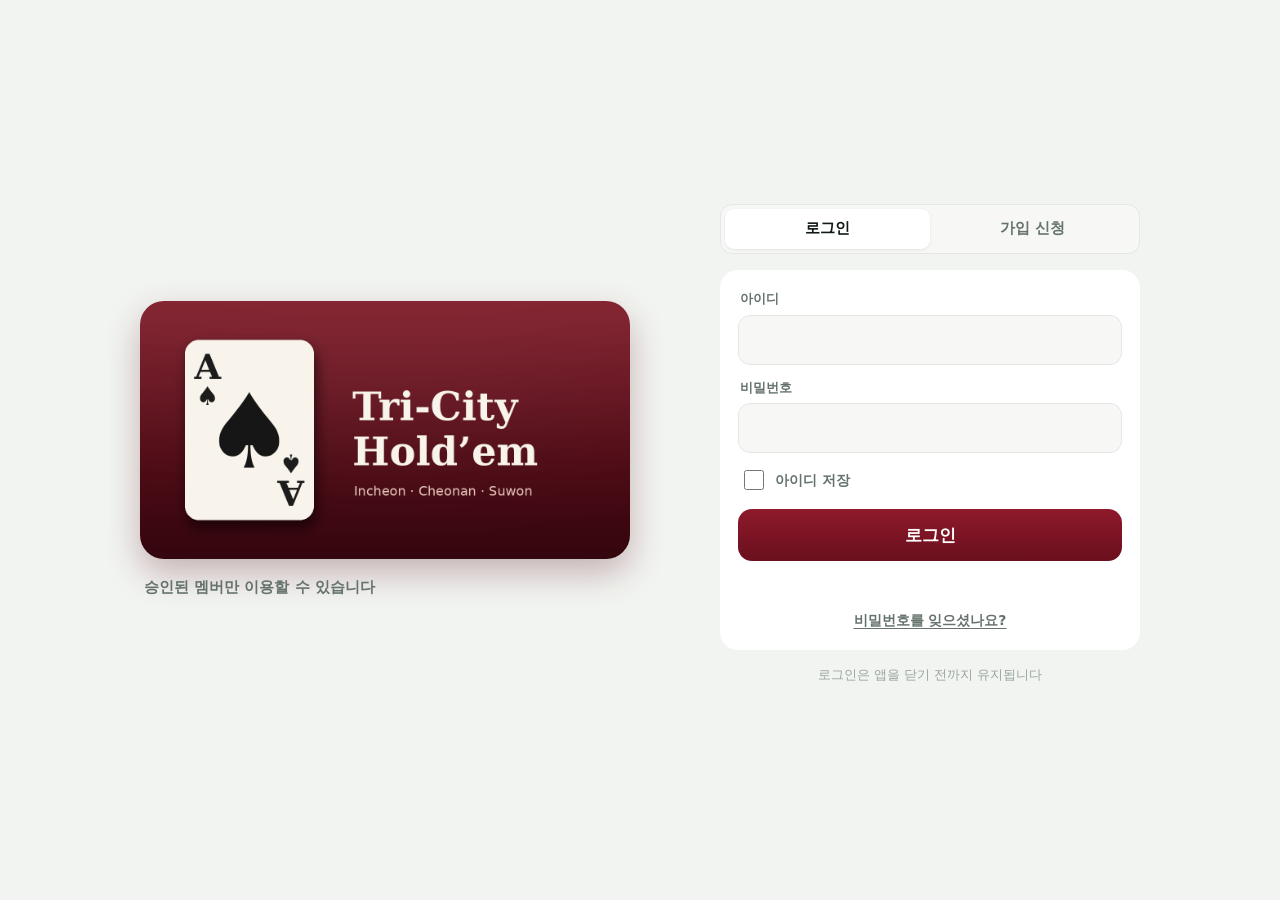
==== admin.html @ 09cd1108 "admin.html 업데이트" ====
<!doctype html>
<html lang="ko">
<head>
<meta charset="utf-8">
<script>
/* 로그인 전이면 화면을 그리기 전에 바로 로그인 페이지로 이동 (메인 화면이 잠깐 보이는 현상 방지) */
(function () { try { if (!sessionStorage.getItem('holdem_token')) {
  var here = location.pathname.split('/').pop() || 'index.html';
  location.replace('login.html?next=' + encodeURIComponent(here + location.search + location.hash));
} } catch (e) {} })();
</script>
<meta name="robots" content="noindex, nofollow">
<meta name="description" content="Members only — Tri-City Hold’em standings and game log.">
<meta property="og:type" content="website">
<meta property="og:site_name" content="Tri-City Hold’em">
<meta property="og:title" content="Tri-City Hold’em">
<meta property="og:description" content="Members only — Tri-City Hold’em standings and game log.">
<meta property="og:image" content="https://jaein84.github.io/Holdem/og-tricity.png">
<meta name="twitter:card" content="summary_large_image">
<meta name="viewport" content="width=device-width, initial-scale=1, viewport-fit=cover">
<meta name="apple-mobile-web-app-capable" content="yes">
<meta name="apple-mobile-web-app-status-bar-style" content="black-translucent">
<meta name="apple-mobile-web-app-title" content="Tri-City">
<meta name="theme-color" content="#F2F4F1" media="(prefers-color-scheme: light)">
<meta name="theme-color" content="#0A0D0B" media="(prefers-color-scheme: dark)">
<title>Admin — Tri-City Hold’em</title>
<link rel="icon" type="image/png" href="apple-touch-icon.png">
<link rel="apple-touch-icon" href="apple-touch-icon.png">
<style>
:root {
  --bg: #F2F4F1; --surface: #FFFFFF; --surface-2: #F7F8F6; --ink: #111A15; --sub: #66736C; --faint: #9AA59F; --line: #E3E8E4;
  --brand: #0F5A3F; --brand-2: #0A3F2C; --gold: #B8892B; --pos: #DC3B30; --neg: #2563EB; --warn: #D93A2F; --zero: #9AA59F;
  --bar-bg: rgba(255,255,255,.86);
  --font: "Pretendard Variable", Pretendard, -apple-system, BlinkMacSystemFont, "Apple SD Gothic Neo", system-ui, sans-serif;
  color-scheme: light;
}
@media (prefers-color-scheme: dark) {
  :root:not([data-theme="light"]) {
    --bg: #0A0D0B; --surface: #141916; --surface-2: #1A201C; --ink: #EEF2EF; --sub: #93A099; --faint: #66736C; --line: #242B27;
    --brand: #145F44; --brand-2: #0B3A29; --gold: #DDB65C; --pos: #FF6F64; --neg: #6EA1FF; --warn: #FF7468; --zero: #6E7A74;
    --bar-bg: rgba(20,25,22,.86);
    color-scheme: dark;
  }
}
:root[data-theme="dark"] {
  --bg: #0A0D0B; --surface: #141916; --surface-2: #1A201C; --ink: #EEF2EF; --sub: #93A099; --faint: #66736C; --line: #242B27;
  --brand: #145F44; --brand-2: #0B3A29; --gold: #DDB65C; --pos: #FF6F64; --neg: #6EA1FF; --warn: #FF7468; --zero: #6E7A74;
  --bar-bg: rgba(20,25,22,.86);
  color-scheme: dark;
}
* { box-sizing: border-box; -webkit-tap-highlight-color: transparent; }
:root { padding-top: env(safe-area-inset-top, 0px); padding-bottom: env(safe-area-inset-bottom, 0px); }
html { scroll-padding-top: env(safe-area-inset-top, 0px); }
body { margin: 0; background: var(--bg); color: var(--ink); font-family: var(--font); font-size: 16px; line-height: 1.45; -webkit-font-smoothing: antialiased; font-feature-settings: "tnum"; }
button, input, select { font: inherit; color: inherit; }
button { cursor: pointer; }
:focus-visible { outline: 2px solid var(--gold); outline-offset: 2px; border-radius: 6px; }
.pos { color: var(--pos); } .neg { color: var(--neg); } .zero { color: var(--zero); }
.chip { width: 12px; height: 12px; border-radius: 50%; flex: none; display: inline-block; background: var(--c);
  box-shadow: inset 0 0 0 2px rgba(255,255,255,.92), inset 0 0 0 4px var(--c); }
.app { max-width: 480px; margin: 0 auto; padding: 0 16px; }
.large-title { font-size: 30px; font-weight: 800; letter-spacing: -.02em; margin: 14px 0 2px; }
.caption { color: var(--sub); font-size: 14px; margin: 0 0 18px; }
.group { background: var(--surface); border-radius: 16px; overflow: hidden; margin-bottom: 18px; }
.group-title { font-size: 13px; color: var(--sub); font-weight: 600; margin: 22px 4px 8px; }
.scroller { display: flex; gap: 8px; overflow-x: auto; scrollbar-width: none; margin: 0 -16px 14px; padding: 2px 16px; }
.scroller::-webkit-scrollbar { display: none; }
.pill { flex: none; display: inline-flex; align-items: center; gap: 6px; height: 34px; padding: 0 14px; border-radius: 999px; border: 1px solid var(--line); background: var(--surface); font-size: 14px; font-weight: 600; color: var(--sub); }
.pill[aria-pressed="true"] { background: var(--ink); border-color: var(--ink); color: var(--surface); }
.toast { position: fixed; left: 50%; bottom: calc(96px + env(safe-area-inset-bottom, 0px)); transform: translateX(-50%) translateY(12px); background: var(--ink); color: var(--surface); padding: 10px 16px; border-radius: 12px; font-size: 14px; font-weight: 600; opacity: 0; pointer-events: none; transition: .2s; z-index: 50; white-space: nowrap; }
.toast.on { opacity: 1; transform: translateX(-50%); }
@media (prefers-reduced-motion: reduce) { * { transition: none !important; animation: none !important; } }

[hidden] { display: none !important; }
html { -webkit-text-size-adjust: 100%; text-size-adjust: 100%; }
body { padding-bottom: calc(40px + env(safe-area-inset-bottom, 0px)); }
.app { padding-left: max(16px, env(safe-area-inset-left, 0px)); padding-right: max(16px, env(safe-area-inset-right, 0px)); }
.topline { display: flex; justify-content: space-between; align-items: center; padding-top: 10px; font-size: 14px; font-weight: 600; color: var(--sub); }
.topline a { color: var(--brand); text-decoration: none; font-weight: 700; }
@media (prefers-color-scheme: dark) { :root:not([data-theme="light"]) .topline a { color: var(--gold); } }
:root[data-theme="dark"] .topline a { color: var(--gold); }
.seg { display: grid; grid-template-columns: repeat(4, 1fr); background: var(--surface-2); border: 1px solid var(--line); border-radius: 12px; padding: 4px; margin: 4px 0 16px; }
.seg button { border: 0; background: none; height: 38px; border-radius: 9px; font-weight: 700; font-size: 14px; color: var(--sub); position: relative; }
.seg button[aria-selected="true"] { background: var(--surface); color: var(--ink); box-shadow: 0 1px 3px rgba(0,0,0,.08); }
.badge { display: inline-grid; place-items: center; min-width: 18px; height: 18px; padding: 0 5px; border-radius: 999px; background: var(--warn); color: #fff; font-size: 11px; margin-left: 4px; vertical-align: 1px; }
.sec { font-size: 13px; color: var(--sub); font-weight: 700; margin: 18px 4px 8px; display: flex; justify-content: space-between; align-items: baseline; }
.card { background: var(--surface); border-radius: 16px; padding: 14px 16px; margin-bottom: 10px; }
.u-head { display: flex; align-items: center; gap: 8px; flex-wrap: wrap; }
.u-name { font-weight: 800; font-size: 16px; }
.u-id { color: var(--sub); font-size: 13px; font-weight: 600; }
.pill-s { font-size: 11.5px; font-weight: 700; padding: 2px 8px; border-radius: 999px; background: var(--surface-2); color: var(--sub); }
.pill-s.admin { background: color-mix(in srgb, var(--gold) 22%, transparent); color: var(--ink); }
.pill-s.off { background: color-mix(in srgb, var(--warn) 15%, transparent); color: var(--warn); }
.u-meta { font-size: 13px; color: var(--sub); margin-top: 4px; display: flex; gap: 12px; flex-wrap: wrap; }
.u-meta a { color: inherit; }
.acts { display: flex; gap: 8px; margin-top: 12px; flex-wrap: wrap; }
.b { border: 0; border-radius: 10px; height: 38px; padding: 0 14px; font-weight: 700; font-size: 14px; background: var(--surface-2); color: var(--ink); }
.b.main { background: var(--brand); color: #fff; }
.b.bad { color: var(--warn); }
select.sel { height: 38px; border-radius: 10px; border: 1px solid var(--line); background: var(--surface); padding: 0 10px; font-size: 14px; font-weight: 600; }
.empty { text-align: center; color: var(--sub); padding: 26px 0; font-size: 14px; }
.log { padding: 12px 16px; }
.log + .log { border-top: 1px solid var(--line); }
.log-top { display: flex; justify-content: space-between; gap: 10px; font-size: 13px; color: var(--sub); font-weight: 600; }
.log-what { font-weight: 700; margin-top: 3px; }
.log-diff { font-size: 13px; color: var(--sub); margin-top: 3px; line-height: 1.5; }
.grp { background: var(--surface); border-radius: 16px; overflow: hidden; margin-bottom: 10px; }
.row { display: flex; align-items: center; gap: 10px; padding: 12px 16px; }
.row + .row { border-top: 1px solid var(--line); }
.row .grow { flex: 1; font-weight: 700; }
.in { height: 42px; border: 1px solid var(--line); border-radius: 10px; background: var(--surface-2); padding: 0 12px; font-size: 16px; font-weight: 600; min-width: 0; }
.note { color: var(--sub); font-size: 13px; margin: 6px 4px 0; line-height: 1.5; }
@media (min-width: 760px) {
  .app { max-width: 860px; padding-left: 28px; padding-right: 28px; }
  .two { display: grid; grid-template-columns: 1fr 1fr; gap: 0 12px; align-items: start; }
}
</style>
</head>
<body>
<div class="app">
  <div class="topline"><span id="me-line">관리자</span><a href="index.html">Dashboard ›</a></div>
  <h1 class="large-title">Admin</h1>
  <p class="caption">회원 승인, 변경 이력, 복원을 관리합니다</p>
  <div class="seg" role="tablist">
    <button type="button" role="tab" data-t="users" aria-selected="true">회원<span class="badge" id="pend-badge" hidden></span></button>
    <button type="button" role="tab" data-t="log" aria-selected="false">이력</button>
    <button type="button" role="tab" data-t="players" aria-selected="false">플레이어</button>
    <button type="button" role="tab" data-t="restore" aria-selected="false">복원</button>
  </div>

  <section id="t-users">
    <div class="sec"><span>승인 대기</span><span id="pend-count"></span></div>
    <div id="pending" class="two"></div>
    <div class="sec"><span>비밀번호 재설정 요청</span><span id="reset-count"></span></div>
    <div id="resets" class="two"></div>
    <div class="sec"><span>회원 목록</span><span id="mem-count"></span></div>
    <div id="members" class="two"></div>
    <p class="note">조회: 대시보드만 볼 수 있음 · 기록: 경기 등록·수정·삭제 가능 · 관리자: 이 화면까지 사용 가능</p>
  </section>

  <section id="t-log" hidden>
    <div class="sec"><span>최근 변경 이력</span><span id="log-count"></span></div>
    <div class="grp" id="log"></div>
  </section>

  <section id="t-players" hidden>
    <div class="sec"><span>플레이어 이름 수정</span></div>
    <div class="grp">
      <div class="row"><select class="sel" id="rn-from" aria-label="바꿀 플레이어"></select><input class="in" id="rn-to" placeholder="새 이름" maxlength="12" style="flex:1"><button class="b main" id="rn-btn" type="button">변경</button></div>
    </div>
    <p class="note">지난 경기 기록의 이름도 함께 바뀌고, 플레이어 색상은 그대로 유지됩니다.</p>
  </section>

  <section id="t-restore" hidden>
    <div class="sec"><span>현재 데이터 백업</span></div>
    <div class="grp"><div class="row"><span class="grow" id="cur-info"></span><button class="b" id="dl-btn" type="button">백업 파일 받기</button></div></div>
    <div class="sec"><span>자동 스냅샷</span><span>하루 1회, 90일 보관</span></div>
    <div class="grp" id="snaps"></div>
    <p class="note">스냅샷은 그날 첫 변경 직전의 상태입니다. 복원하면 지금 데이터도 별도 스냅샷으로 남으므로 되돌릴 수 있습니다.</p>
  </section>
</div>
<div class="toast" id="toast"></div>

<script src="auth.js"></script>
<script>
const $ = s => document.querySelector(s);
const esc = s => String(s ?? '').replace(/[&<>"']/g, c => ({ '&': '&amp;', '<': '&lt;', '>': '&gt;', '"': '&quot;', "'": '&#39;' }[c]));
const signed = v => v > 0 ? '+' + v.toLocaleString('ko-KR') : v < 0 ? '−' + Math.abs(v).toLocaleString('ko-KR') : '0';
const toast = m => { const t = $('#toast'); t.textContent = m; t.classList.add('on'); clearTimeout(t._h); t._h = setTimeout(() => t.classList.remove('on'), 2000); };
const when = iso => { if (!iso) return '-'; const d = new Date(iso); return `${String(d.getFullYear()).slice(2)}.${String(d.getMonth() + 1).padStart(2, '0')}.${String(d.getDate()).padStart(2, '0')} ${d.toTimeString().slice(0, 5)}`; };
const ROLE = { viewer: '조회', editor: '기록', admin: '관리자' };
const STATUS = { active: '사용 중', pending: '승인 대기', rejected: '거절됨', disabled: '사용 중지' };

const ME = Auth.require(['admin']);
let users = [], doc = null;

/* 탭 */
document.querySelector('.seg').onclick = e => {
  const b = e.target.closest('button'); if (!b) return;
  document.querySelectorAll('.seg button').forEach(x => x.setAttribute('aria-selected', x === b));
  ['users', 'log', 'players', 'restore'].forEach(t => { $('#t-' + t).hidden = t !== b.dataset.t; });
  ({ users: loadUsers, log: loadLog, players: loadPlayers, restore: loadRestore })[b.dataset.t]();
};

/* 회원 */
async function loadUsers() {
  try { users = await api('GET', '/api/users'); } catch (e) { toast(e.message); return; }
  const pend = users.filter(u => u.status === 'pending'), rest = users.filter(u => u.status !== 'pending');
  const resets = users.filter(u => u.resetRequestedAt);
  const todo = pend.length + resets.length;
  $('#pend-badge').hidden = !todo; $('#pend-badge').textContent = todo;
  $('#reset-count').textContent = `${resets.length}건`;
  $('#resets').innerHTML = resets.length ? resets.map(u => `<div class="card" data-id="${esc(u.id)}">
      <div class="u-head"><span class="u-name">${esc(u.name)}</span><span class="u-id">${esc(u.id)}</span></div>
      <div class="u-meta"><a href="tel:${esc(u.phone)}">${esc(u.phone)}</a><span>요청 ${when(u.resetRequestedAt)}</span></div>
      <p class="note" style="margin:8px 0 0">본인이 요청한 것이 맞는지 연락처로 확인한 뒤 승인하세요. 승인하면 요청 때 정한 새 비밀번호로 바뀌고, 기존 로그인은 모두 해제됩니다.</p>
      <div class="acts"><button class="b main" data-a="reset-ok">승인</button><button class="b bad" data-a="reset-no">거절</button></div>
    </div>`).join('') : `<p class="empty">요청이 없습니다</p>`;
  $('#pend-count').textContent = `${pend.length}명`; $('#mem-count').textContent = `${rest.length}명`;
  $('#pending').innerHTML = pend.length ? pend.map(u => `<div class="card" data-id="${esc(u.id)}">
      <div class="u-head"><span class="u-name">${esc(u.name)}</span><span class="u-id">${esc(u.id)}</span></div>
      <div class="u-meta"><a href="tel:${esc(u.phone)}">${esc(u.phone)}</a><span>신청 ${when(u.createdAt)}</span></div>
      <div class="acts"><button class="b main" data-a="approve" data-role="viewer">조회로 승인</button><button class="b" data-a="approve" data-role="editor">기록 권한으로 승인</button><button class="b bad" data-a="reject">거절</button></div>
    </div>`).join('') : `<p class="empty">대기 중인 신청이 없습니다</p>`;
  $('#members').innerHTML = rest.map(u => {
    const self = u.id === ME.id;
    return `<div class="card" data-id="${esc(u.id)}">
      <div class="u-head"><span class="u-name">${esc(u.name)}</span><span class="u-id">${esc(u.id)}</span>
        <span class="pill-s ${u.role === 'admin' ? 'admin' : ''}">${ROLE[u.role]}</span>${u.status !== 'active' ? `<span class="pill-s off">${STATUS[u.status]}</span>` : ''}${self ? '<span class="pill-s">나</span>' : ''}</div>
      <div class="u-meta"><a href="tel:${esc(u.phone)}">${esc(u.phone)}</a><span>최근 로그인 ${when(u.lastLogin)}</span></div>
      ${self ? '' : `<div class="acts"><select class="sel" data-a="role" aria-label="${esc(u.name)} 권한">${Object.entries(ROLE).map(([k, v]) => `<option value="${k}" ${k === u.role ? 'selected' : ''}>${v}</option>`).join('')}</select>
        ${u.status === 'active' ? '<button class="b bad" data-a="disable">사용 중지</button>' : '<button class="b" data-a="enable">다시 사용</button>'}
        <button class="b bad" data-a="delete">삭제</button></div>`}
    </div>`;
  }).join('');
}
async function setUser(id, patch, okMsg) {
  try { await api('PUT', '/api/users/' + encodeURIComponent(id), patch); toast(okMsg); loadUsers(); } catch (e) { toast(e.message); }
}
document.addEventListener('click', e => {
  const b = e.target.closest('#pending [data-a], #resets [data-a], #members button[data-a]'); if (!b) return;
  const card = b.closest('.card'), id = card.dataset.id, u = users.find(x => x.id === id), a = b.dataset.a;
  if (a === 'approve') setUser(id, { status: 'active', role: b.dataset.role }, `${u.name}님을 승인했습니다`);
  if (a === 'reject' && confirm(`${u.name}님의 가입 신청을 거절할까요?`)) setUser(id, { status: 'rejected' }, '거절했습니다');
  if (a === 'disable' && confirm(`${u.name}님의 사용을 중지할까요? 바로 로그아웃됩니다.`)) setUser(id, { status: 'disabled' }, '사용을 중지했습니다');
  if (a === 'enable') setUser(id, { status: 'active' }, '다시 사용할 수 있게 했습니다');
  if (a === 'reset-ok' && confirm(`${u.name}님의 비밀번호 재설정을 승인할까요?`)) setUser(id, { reset: 'approve' }, '새 비밀번호로 바꿨습니다');
  if (a === 'reset-no' && confirm(`${u.name}님의 재설정 요청을 거절할까요?`)) setUser(id, { reset: 'reject' }, '요청을 거절했습니다');
  if (a === 'delete' && confirm(`${u.name}님의 계정과 개인정보(연락처 등)를 삭제할까요?\n되돌릴 수 없습니다. 경기 기록은 그대로 남습니다.`)) {
    api('DELETE', '/api/users/' + encodeURIComponent(id)).then(() => { toast('계정을 삭제했습니다'); loadUsers(); }).catch(err => toast(err.message));
  }
});
document.addEventListener('change', e => {
  const s = e.target.closest('#members select[data-a="role"]'); if (!s) return;
  const id = s.closest('.card').dataset.id, u = users.find(x => x.id === id);
  if (s.value === 'admin' && !confirm(`${u.name}님에게 관리자 권한을 줄까요?`)) { s.value = u.role; return; }
  setUser(id, { role: s.value }, `${u.name}님 권한을 '${ROLE[s.value]}'(으)로 바꿨습니다`);
});

/* 변경 이력 */
function diffText(l) {
  const fmtRes = r => Object.entries(r || {}).map(([p, v]) => `${esc(p)} ${signed(v)}`).join(', ');
  if (l.act === 'edit') {
    const b = l.before || {}, a = l.after || {}, out = [];
    if (b.place !== a.place) out.push(`장소 ${esc(b.place)} → ${esc(a.place)}`);
    const names = new Set([...Object.keys(b.res || {}), ...Object.keys(a.res || {})]);
    names.forEach(p => { const x = b.res?.[p], y = a.res?.[p]; if (x !== y) out.push(`${esc(p)} ${x === undefined ? '불참' : signed(x)} → ${y === undefined ? '불참' : signed(y)}`); });
    if (b.date && b.date !== l.date) out.push(`날짜 ${b.date} → ${l.date}`);
    return out.join('<br>') || '변경 내용 없음';
  }
  if (l.act === 'add') return `${esc(l.after?.place)} · ${fmtRes(l.after?.res)}`;
  if (l.act === 'delete') return `${esc(l.before?.place)} · ${fmtRes(l.before?.res)}`;
  if (l.act === 'user') return `${STATUS[l.before?.status]}/${ROLE[l.before?.role]} → ${STATUS[l.after?.status]}/${ROLE[l.after?.role]}`;
  if (l.act === 'rename') return `${esc(l.before?.name)} → ${esc(l.after?.name)}`;
  if (l.act === 'restore') return `${esc(l.after?.snapshot)} 시점으로 복원 (${l.after?.games}경기)`;
  if (l.act === 'player') return esc(l.after?.name);
  if (l.act === 'reset') return l.after?.result === 'approve' ? '승인' : '거절';
  if (l.act === 'password') return '본인이 직접 변경';
  if (l.act === 'user-delete') return '계정과 연락처 삭제';
  return '';
}
const ACT = { add: '경기 등록', edit: '경기 수정', delete: '경기 삭제', player: '플레이어 추가', rename: '플레이어 이름 변경', user: '회원 관리', restore: '데이터 복원',
  reset: '비밀번호 재설정 처리', password: '비밀번호 변경', 'user-delete': '회원 삭제' };
async function loadLog() {
  let log; try { log = await api('GET', '/api/log'); } catch (e) { toast(e.message); return; }
  $('#log-count').textContent = `${log.length}건`;
  $('#log').innerHTML = log.length ? log.map(l => `<div class="log">
      <div class="log-top"><span>${esc(l.name)} (${esc(l.by)})</span><span>${when(l.t)}</span></div>
      <div class="log-what">${ACT[l.act] || l.act}${l.date ? ' · ' + l.date.slice(2).replace(/-/g, '.') : ''}${l.targetName ? ' · ' + esc(l.targetName) : ''}</div>
      <div class="log-diff">${diffText(l)}</div></div>`).join('') : `<p class="empty">아직 기록된 변경이 없습니다</p>`;
}

/* 플레이어 */
async function loadPlayers() {
  try { doc = await api('GET', '/api/data'); } catch (e) { toast(e.message); return; }
  $('#rn-from').innerHTML = doc.players.map(p => `<option>${esc(p)}</option>`).join('');
}
$('#rn-btn').onclick = async () => {
  const from = $('#rn-from').value, to = $('#rn-to').value.trim();
  if (!to) { toast('새 이름을 입력하세요'); return; }
  if (!confirm(`'${from}'을(를) '${to}'(으)로 바꿀까요? 지난 기록에도 모두 반영됩니다.`)) return;
  try { doc = await api('PUT', '/api/players/rename', { from, to }); $('#rn-to').value = ''; toast('이름을 바꿨습니다'); loadPlayers(); } catch (e) { toast(e.message); }
};

/* 백업·복원 */
async function loadRestore() {
  try { doc = await api('GET', '/api/data'); } catch (e) { toast(e.message); return; }
  $('#cur-info').textContent = `현재 ${doc.sessions.length}경기, ${doc.players.length}명`;
  let snaps = []; try { snaps = await api('GET', '/api/snapshots'); } catch (e) { toast(e.message); }
  const label = k => k.startsWith('before-restore-') ? `복원 직전 (${when(new Date(Number(k.slice(15))).toISOString())})` : k.replace(/-/g, '.');
  $('#snaps').innerHTML = snaps.length ? snaps.map(k => `<div class="row"><span class="grow">${esc(label(k))}</span><button class="b" data-snap="${esc(k)}">복원</button></div>`).join('')
    : `<p class="empty">아직 스냅샷이 없습니다. 첫 변경이 생기면 자동으로 만들어집니다.</p>`;
}
$('#snaps').onclick = async e => {
  const b = e.target.closest('[data-snap]'); if (!b) return;
  const k = b.dataset.snap;
  let snap; try { snap = await api('GET', '/api/snapshots/' + encodeURIComponent(k)); } catch (err) { toast(err.message); return; }
  if (!confirm(`${k} 스냅샷(${snap.sessions.length}경기)으로 되돌릴까요?\n지금 데이터(${doc.sessions.length}경기)는 '복원 직전' 스냅샷으로 따로 보관됩니다.`)) return;
  try { doc = await api('POST', `/api/snapshots/${encodeURIComponent(k)}/restore`); toast('복원했습니다'); loadRestore(); } catch (err) { toast(err.message); }
};
$('#dl-btn').onclick = () => {
  const blob = new Blob([JSON.stringify(doc, null, 2)], { type: 'application/json' });
  const a = document.createElement('a'); a.href = URL.createObjectURL(blob);
  a.download = `holdem-backup-${new Date().toISOString().slice(0, 10)}.json`; document.body.appendChild(a); a.click(); a.remove();
};

/* 시작 */
if (ME) {
  if (ME.denied) { document.querySelector('.app').innerHTML = `<p class="empty" style="padding-top:80px">관리자만 들어올 수 있는 화면입니다.<br><a href="index.html">대시보드로 돌아가기</a></p>`; }
  else { $('#me-line').textContent = `${ME.name}님`; loadUsers(); }
}
</script>
</body>
</html>
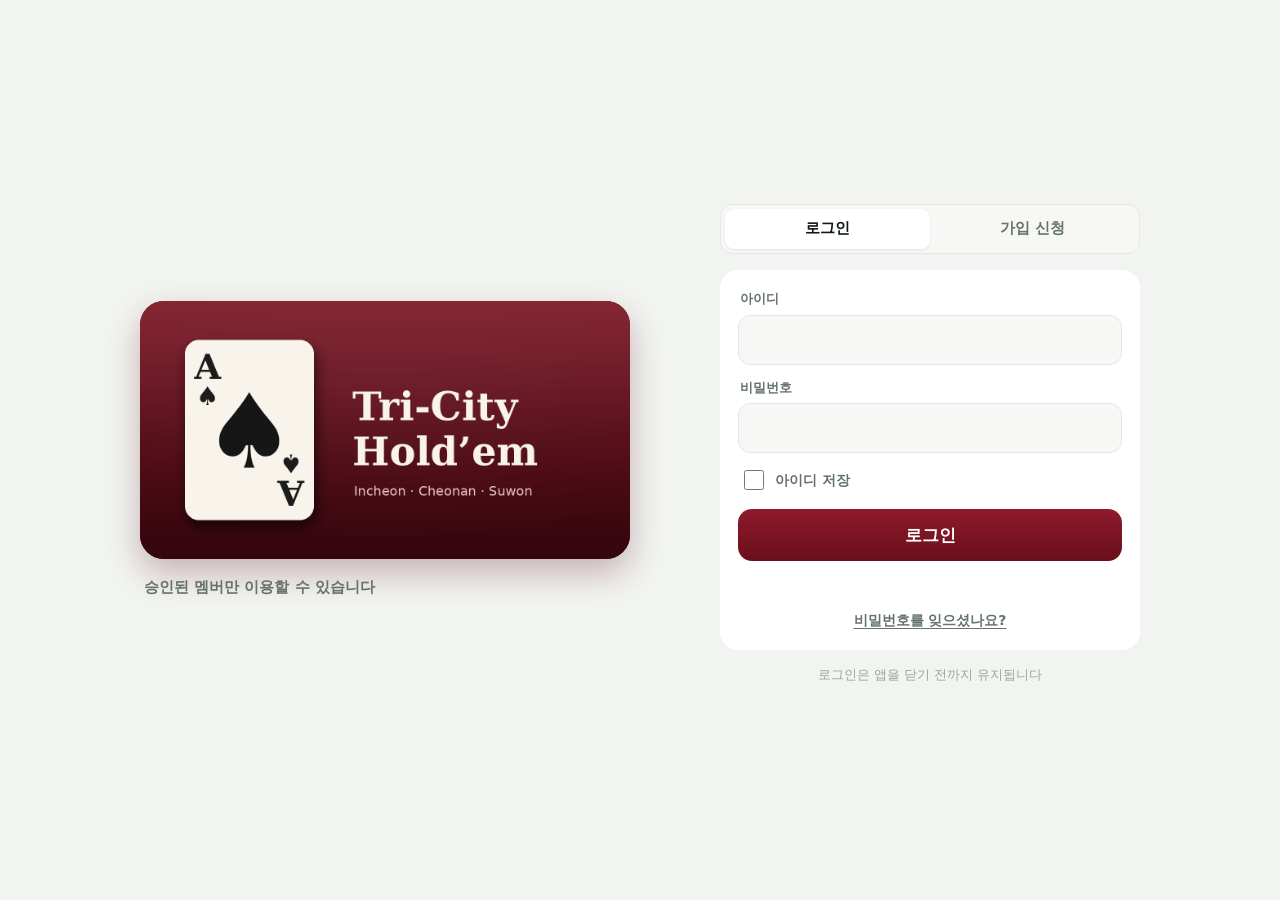
==== commit 713beea7: "Update admin.html" ====
--- a/admin.html
+++ b/admin.html
@@ -19,6 +19,8 @@
 <meta name="twitter:card" content="summary_large_image">
 <meta name="viewport" content="width=device-width, initial-scale=1, viewport-fit=cover">
 <meta name="apple-mobile-web-app-capable" content="yes">
+<meta name="mobile-web-app-capable" content="yes">
+<link rel="manifest" href="manifest.webmanifest">
 <meta name="apple-mobile-web-app-status-bar-style" content="black-translucent">
 <meta name="apple-mobile-web-app-title" content="Tri-City">
 <meta name="theme-color" content="#F2F4F1" media="(prefers-color-scheme: light)">
@@ -257,10 +259,11 @@
   if (l.act === 'reset') return l.after?.result === 'approve' ? '승인' : '거절';
   if (l.act === 'password') return '본인이 직접 변경';
   if (l.act === 'user-delete') return '계정과 연락처 삭제';
+  if (l.act === 'post-delete') return `${esc(l.targetName)}님의 글 "${esc(l.after?.title)}"`;
   return '';
 }
 const ACT = { add: '경기 등록', edit: '경기 수정', delete: '경기 삭제', player: '플레이어 추가', rename: '플레이어 이름 변경', user: '회원 관리', restore: '데이터 복원',
-  reset: '비밀번호 재설정 처리', password: '비밀번호 변경', 'user-delete': '회원 삭제' };
+  reset: '비밀번호 재설정 처리', password: '비밀번호 변경', 'user-delete': '회원 삭제', 'post-delete': '게시글 삭제' };
 async function loadLog() {
   let log; try { log = await api('GET', '/api/log'); } catch (e) { toast(e.message); return; }
   $('#log-count').textContent = `${log.length}건`;
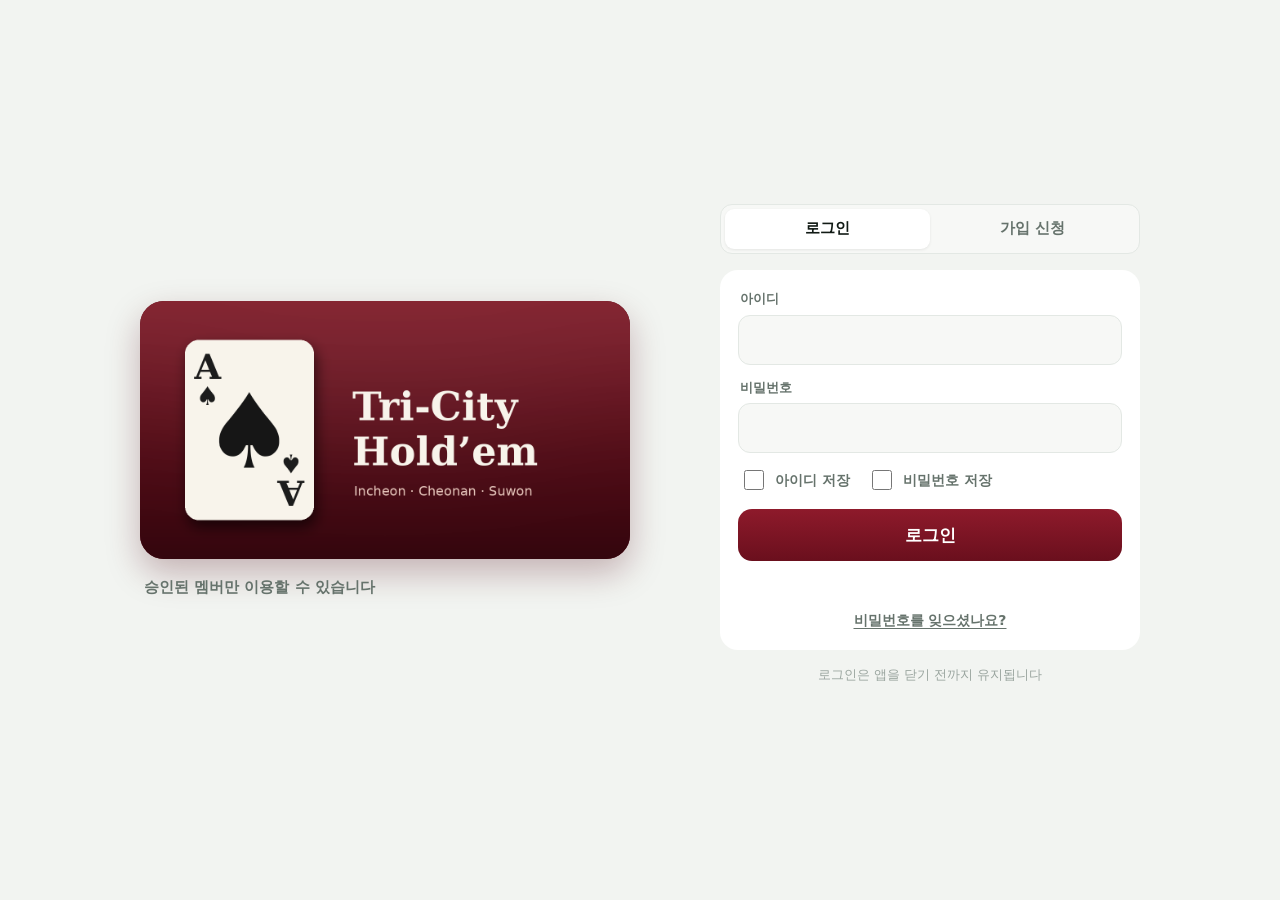
==== commit 1491d3d9: "admin.html 업데이트" ====
--- a/admin.html
+++ b/admin.html
@@ -116,6 +116,10 @@
   .app { max-width: 860px; padding-left: 28px; padding-right: 28px; }
   .two { display: grid; grid-template-columns: 1fr 1fr; gap: 0 12px; align-items: start; }
 }
+
+/* iOS 홈 화면 앱: 내용이 짧은 화면에서는 기기가 화면 높이를 상태표시줄만큼 짧게 계산해
+   하단 탭바가 위로 떠 보이는 문제 → 문서를 항상 화면보다 조금 길게 만들어 정상 높이로 계산되게 함 */
+body { min-height: calc(100vh + env(safe-area-inset-top, 0px) + 1px); min-height: calc(100lvh + env(safe-area-inset-top, 0px) + 1px); }
 </style>
 </head>
 <body>
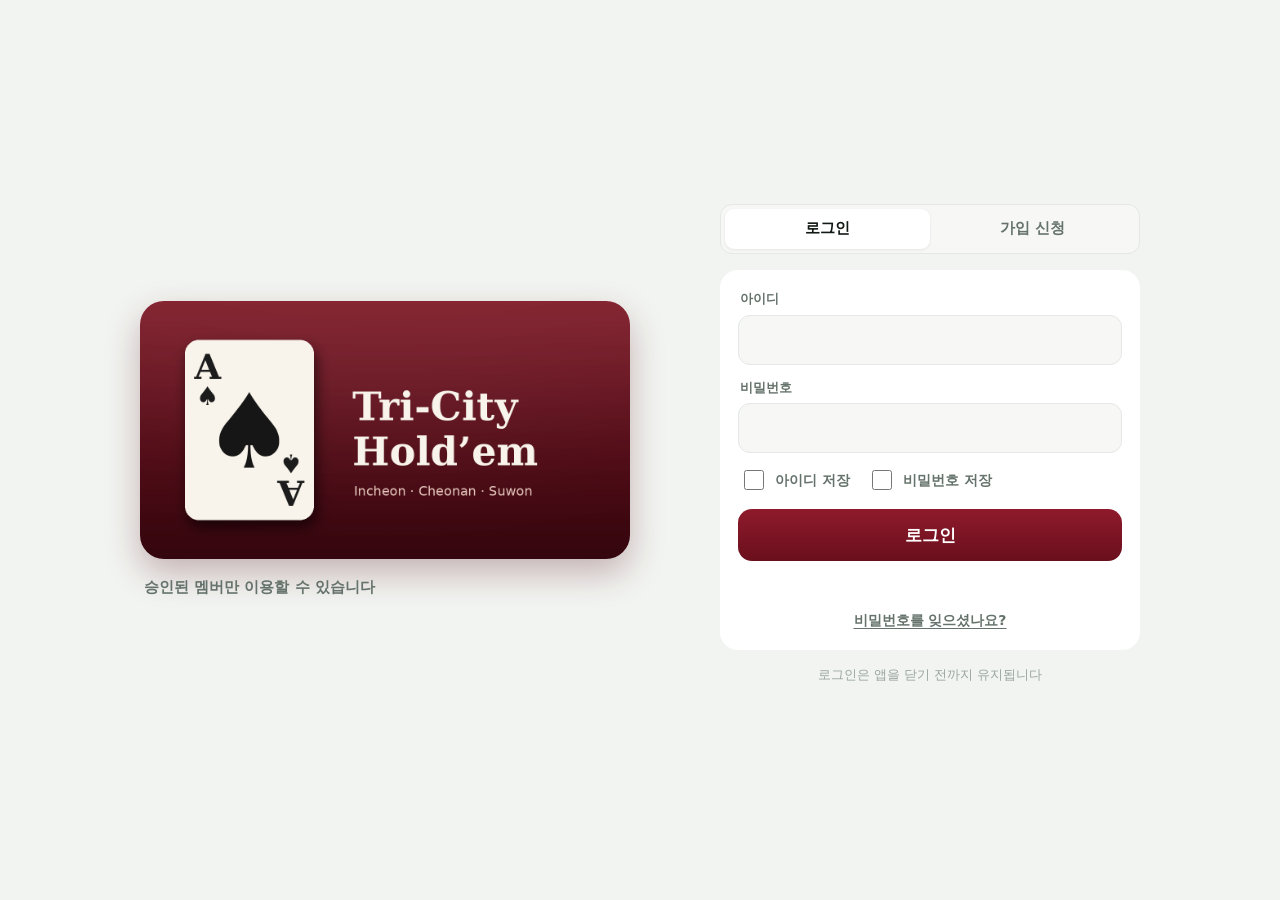
==== commit afd8333a: "Update admin.html" ====
--- a/admin.html
+++ b/admin.html
@@ -263,11 +263,12 @@
   if (l.act === 'reset') return l.after?.result === 'approve' ? '승인' : '거절';
   if (l.act === 'password') return '본인이 직접 변경';
   if (l.act === 'user-delete') return '계정과 연락처 삭제';
+  if (l.act === 'comment-delete') return `${esc(l.targetName)}님의 댓글 "${esc(l.after?.text)}" (글: ${esc(l.after?.title)})`;
   if (l.act === 'post-delete') return `${esc(l.targetName)}님의 글 "${esc(l.after?.title)}"`;
   return '';
 }
 const ACT = { add: '경기 등록', edit: '경기 수정', delete: '경기 삭제', player: '플레이어 추가', rename: '플레이어 이름 변경', user: '회원 관리', restore: '데이터 복원',
-  reset: '비밀번호 재설정 처리', password: '비밀번호 변경', 'user-delete': '회원 삭제', 'post-delete': '게시글 삭제' };
+  reset: '비밀번호 재설정 처리', password: '비밀번호 변경', 'user-delete': '회원 삭제', 'post-delete': '게시글 삭제', 'comment-delete': '댓글 삭제' };
 async function loadLog() {
   let log; try { log = await api('GET', '/api/log'); } catch (e) { toast(e.message); return; }
   $('#log-count').textContent = `${log.length}건`;
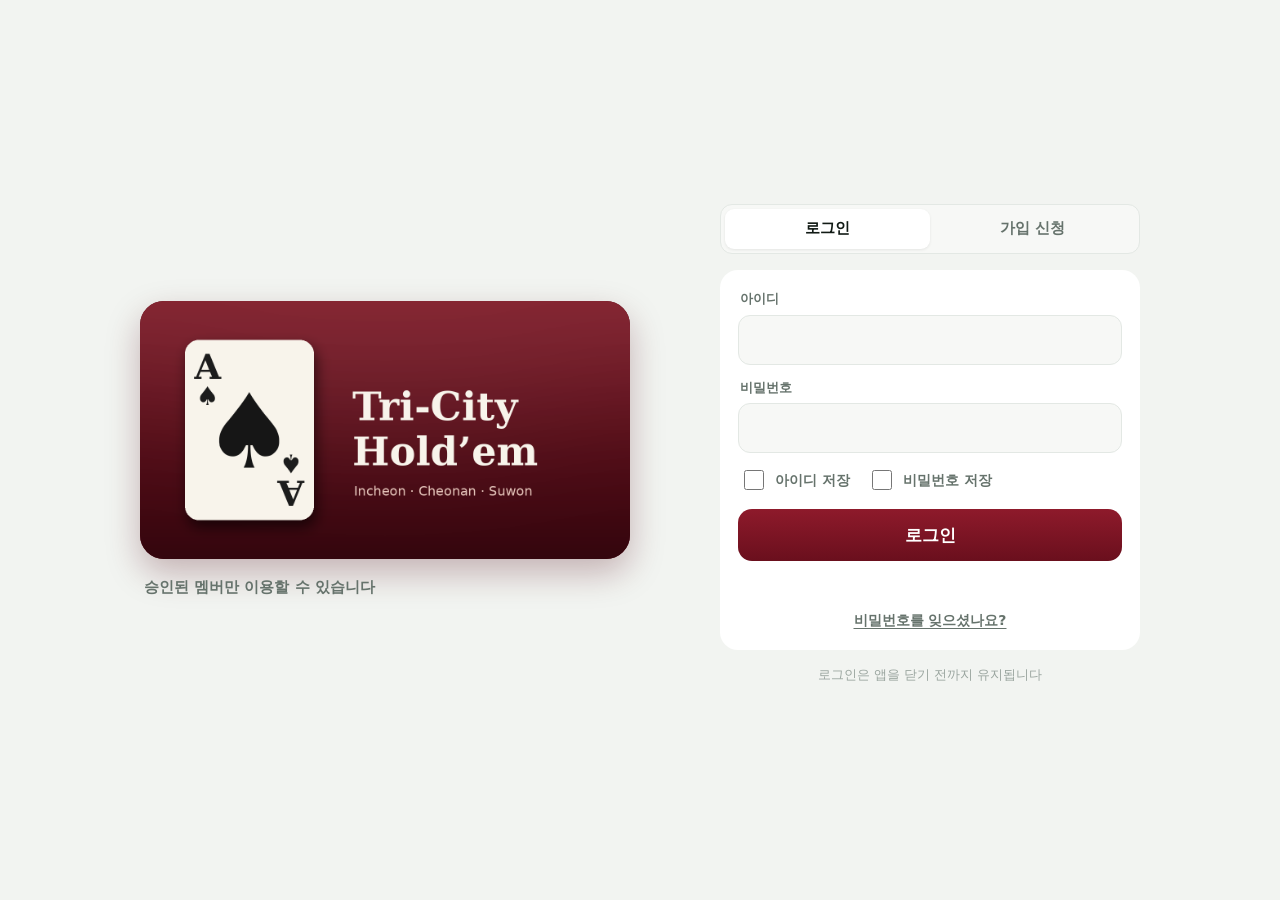
==== commit 5ae1445e: "Add files via upload" ====
--- a/admin.html
+++ b/admin.html
@@ -28,60 +28,17 @@
 <title>Admin — Tri-City Hold’em</title>
 <link rel="icon" type="image/png" href="apple-touch-icon.png">
 <link rel="apple-touch-icon" href="apple-touch-icon.png">
+<link rel="stylesheet" href="app.css?v=1">
 <style>
-:root {
-  --bg: #F2F4F1; --surface: #FFFFFF; --surface-2: #F7F8F6; --ink: #111A15; --sub: #66736C; --faint: #9AA59F; --line: #E3E8E4;
-  --brand: #0F5A3F; --brand-2: #0A3F2C; --gold: #B8892B; --pos: #DC3B30; --neg: #2563EB; --warn: #D93A2F; --zero: #9AA59F;
-  --bar-bg: rgba(255,255,255,.86);
-  --font: "Pretendard Variable", Pretendard, -apple-system, BlinkMacSystemFont, "Apple SD Gothic Neo", system-ui, sans-serif;
-  color-scheme: light;
-}
-@media (prefers-color-scheme: dark) {
-  :root:not([data-theme="light"]) {
-    --bg: #0A0D0B; --surface: #141916; --surface-2: #1A201C; --ink: #EEF2EF; --sub: #93A099; --faint: #66736C; --line: #242B27;
-    --brand: #145F44; --brand-2: #0B3A29; --gold: #DDB65C; --pos: #FF6F64; --neg: #6EA1FF; --warn: #FF7468; --zero: #6E7A74;
-    --bar-bg: rgba(20,25,22,.86);
-    color-scheme: dark;
-  }
-}
-:root[data-theme="dark"] {
-  --bg: #0A0D0B; --surface: #141916; --surface-2: #1A201C; --ink: #EEF2EF; --sub: #93A099; --faint: #66736C; --line: #242B27;
-  --brand: #145F44; --brand-2: #0B3A29; --gold: #DDB65C; --pos: #FF6F64; --neg: #6EA1FF; --warn: #FF7468; --zero: #6E7A74;
-  --bar-bg: rgba(20,25,22,.86);
-  color-scheme: dark;
-}
-* { box-sizing: border-box; -webkit-tap-highlight-color: transparent; }
-:root { padding-top: env(safe-area-inset-top, 0px); padding-bottom: env(safe-area-inset-bottom, 0px); }
-html { scroll-padding-top: env(safe-area-inset-top, 0px); }
-body { margin: 0; background: var(--bg); color: var(--ink); font-family: var(--font); font-size: 16px; line-height: 1.45; -webkit-font-smoothing: antialiased; font-feature-settings: "tnum"; }
-button, input, select { font: inherit; color: inherit; }
-button { cursor: pointer; }
-:focus-visible { outline: 2px solid var(--gold); outline-offset: 2px; border-radius: 6px; }
-.pos { color: var(--pos); } .neg { color: var(--neg); } .zero { color: var(--zero); }
-.chip { width: 12px; height: 12px; border-radius: 50%; flex: none; display: inline-block; background: var(--c);
-  box-shadow: inset 0 0 0 2px rgba(255,255,255,.92), inset 0 0 0 4px var(--c); }
-.app { max-width: 480px; margin: 0 auto; padding: 0 16px; }
-.large-title { font-size: 30px; font-weight: 800; letter-spacing: -.02em; margin: 14px 0 2px; }
-.caption { color: var(--sub); font-size: 14px; margin: 0 0 18px; }
-.group { background: var(--surface); border-radius: 16px; overflow: hidden; margin-bottom: 18px; }
-.group-title { font-size: 13px; color: var(--sub); font-weight: 600; margin: 22px 4px 8px; }
-.scroller { display: flex; gap: 8px; overflow-x: auto; scrollbar-width: none; margin: 0 -16px 14px; padding: 2px 16px; }
-.scroller::-webkit-scrollbar { display: none; }
-.pill { flex: none; display: inline-flex; align-items: center; gap: 6px; height: 34px; padding: 0 14px; border-radius: 999px; border: 1px solid var(--line); background: var(--surface); font-size: 14px; font-weight: 600; color: var(--sub); }
-.pill[aria-pressed="true"] { background: var(--ink); border-color: var(--ink); color: var(--surface); }
-.toast { position: fixed; left: 50%; bottom: calc(96px + env(safe-area-inset-bottom, 0px)); transform: translateX(-50%) translateY(12px); background: var(--ink); color: var(--surface); padding: 10px 16px; border-radius: 12px; font-size: 14px; font-weight: 600; opacity: 0; pointer-events: none; transition: .2s; z-index: 50; white-space: nowrap; }
-.toast.on { opacity: 1; transform: translateX(-50%); }
-@media (prefers-reduced-motion: reduce) { * { transition: none !important; animation: none !important; } }
-
-[hidden] { display: none !important; }
-html { -webkit-text-size-adjust: 100%; text-size-adjust: 100%; }
+
+
 body { padding-bottom: calc(40px + env(safe-area-inset-bottom, 0px)); }
 .app { padding-left: max(16px, env(safe-area-inset-left, 0px)); padding-right: max(16px, env(safe-area-inset-right, 0px)); }
 .topline { display: flex; justify-content: space-between; align-items: center; padding-top: 10px; font-size: 14px; font-weight: 600; color: var(--sub); }
 .topline a { color: var(--brand); text-decoration: none; font-weight: 700; }
 @media (prefers-color-scheme: dark) { :root:not([data-theme="light"]) .topline a { color: var(--gold); } }
 :root[data-theme="dark"] .topline a { color: var(--gold); }
-.seg { display: grid; grid-template-columns: repeat(4, 1fr); background: var(--surface-2); border: 1px solid var(--line); border-radius: 12px; padding: 4px; margin: 4px 0 16px; }
+.seg { display: grid; grid-template-columns: repeat(3, 1fr); background: var(--surface-2); border: 1px solid var(--line); border-radius: 12px; padding: 4px; margin: 4px 0 16px; }
 .seg button { border: 0; background: none; height: 38px; border-radius: 9px; font-weight: 700; font-size: 14px; color: var(--sub); position: relative; }
 .seg button[aria-selected="true"] { background: var(--surface); color: var(--ink); box-shadow: 0 1px 3px rgba(0,0,0,.08); }
 .badge { display: inline-grid; place-items: center; min-width: 18px; height: 18px; padding: 0 5px; border-radius: 999px; background: var(--warn); color: #fff; font-size: 11px; margin-left: 4px; vertical-align: 1px; }
@@ -95,6 +52,7 @@
 .pill-s.off { background: color-mix(in srgb, var(--warn) 15%, transparent); color: var(--warn); }
 .u-meta { font-size: 13px; color: var(--sub); margin-top: 4px; display: flex; gap: 12px; flex-wrap: wrap; }
 .u-meta a { color: inherit; }
+.link-row { display: flex; align-items: center; gap: 8px; margin-top: 10px; font-size: 13px; color: var(--sub); font-weight: 600; flex-wrap: wrap; }
 .acts { display: flex; gap: 8px; margin-top: 12px; flex-wrap: wrap; }
 .b { border: 0; border-radius: 10px; height: 38px; padding: 0 14px; font-weight: 700; font-size: 14px; background: var(--surface-2); color: var(--ink); }
 .b.main { background: var(--brand); color: #fff; }
@@ -126,10 +84,9 @@
 <div class="app">
   <div class="topline"><span id="me-line">관리자</span><a href="index.html">Dashboard ›</a></div>
   <h1 class="large-title">Admin</h1>
-  <p class="caption">회원 승인, 변경 이력, 복원을 관리합니다</p>
+  <p class="caption">회원 승인, 플레이어, 복원을 관리합니다</p>
   <div class="seg" role="tablist">
     <button type="button" role="tab" data-t="users" aria-selected="true">회원<span class="badge" id="pend-badge" hidden></span></button>
-    <button type="button" role="tab" data-t="log" aria-selected="false">이력</button>
     <button type="button" role="tab" data-t="players" aria-selected="false">플레이어</button>
     <button type="button" role="tab" data-t="restore" aria-selected="false">복원</button>
   </div>
@@ -141,12 +98,7 @@
     <div id="resets" class="two"></div>
     <div class="sec"><span>회원 목록</span><span id="mem-count"></span></div>
     <div id="members" class="two"></div>
-    <p class="note">조회: 대시보드만 볼 수 있음 · 기록: 경기 등록·수정·삭제 가능 · 관리자: 이 화면까지 사용 가능</p>
-  </section>
-
-  <section id="t-log" hidden>
-    <div class="sec"><span>최근 변경 이력</span><span id="log-count"></span></div>
-    <div class="grp" id="log"></div>
+    <p class="note">조회: 대시보드만 볼 수 있음 · 기록: 경기 등록·수정·삭제 가능 · 관리자: 이 화면까지 사용 가능<br>플레이어 연결: 회원이 경기 기록의 어느 플레이어인지 지정합니다. 승인할 때 이름이 같은 플레이어가 있으면 자동으로 연결됩니다.</p>
   </section>
 
   <section id="t-players" hidden>
@@ -168,12 +120,8 @@
 <div class="toast" id="toast"></div>
 
 <script src="auth.js"></script>
+<script src="common.js?v=1"></script>
 <script>
-const $ = s => document.querySelector(s);
-const esc = s => String(s ?? '').replace(/[&<>"']/g, c => ({ '&': '&amp;', '<': '&lt;', '>': '&gt;', '"': '&quot;', "'": '&#39;' }[c]));
-const signed = v => v > 0 ? '+' + v.toLocaleString('ko-KR') : v < 0 ? '−' + Math.abs(v).toLocaleString('ko-KR') : '0';
-const toast = m => { const t = $('#toast'); t.textContent = m; t.classList.add('on'); clearTimeout(t._h); t._h = setTimeout(() => t.classList.remove('on'), 2000); };
-const when = iso => { if (!iso) return '-'; const d = new Date(iso); return `${String(d.getFullYear()).slice(2)}.${String(d.getMonth() + 1).padStart(2, '0')}.${String(d.getDate()).padStart(2, '0')} ${d.toTimeString().slice(0, 5)}`; };
 const ROLE = { viewer: '조회', editor: '기록', admin: '관리자' };
 const STATUS = { active: '사용 중', pending: '승인 대기', rejected: '거절됨', disabled: '사용 중지' };
 
@@ -184,14 +132,19 @@
 document.querySelector('.seg').onclick = e => {
   const b = e.target.closest('button'); if (!b) return;
   document.querySelectorAll('.seg button').forEach(x => x.setAttribute('aria-selected', x === b));
-  ['users', 'log', 'players', 'restore'].forEach(t => { $('#t-' + t).hidden = t !== b.dataset.t; });
-  ({ users: loadUsers, log: loadLog, players: loadPlayers, restore: loadRestore })[b.dataset.t]();
+  ['users', 'players', 'restore'].forEach(t => { $('#t-' + t).hidden = t !== b.dataset.t; });
+  ({ users: loadUsers, players: loadPlayers, restore: loadRestore })[b.dataset.t]();
 };
 
 /* 회원 */
+let PLAYERS = [];
 async function loadUsers() {
-  try { users = await api('GET', '/api/users'); } catch (e) { toast(e.message); return; }
-  const pend = users.filter(u => u.status === 'pending'), rest = users.filter(u => u.status !== 'pending');
+  try { [users, doc] = await Promise.all([api('GET', '/api/users'), api('GET', '/api/data')]); PLAYERS = doc.players; } catch (e) { toast(e.message); return; }
+  const ROLE_ORDER = { admin: 0, editor: 1, viewer: 2 };
+  const byJoin = (a, b) => (a.createdAt || '').localeCompare(b.createdAt || '');
+  const pend = users.filter(u => u.status === 'pending').sort(byJoin);
+  const rest = users.filter(u => u.status !== 'pending')
+    .sort((a, b) => (ROLE_ORDER[a.role] ?? 9) - (ROLE_ORDER[b.role] ?? 9) || byJoin(a, b));
   const resets = users.filter(u => u.resetRequestedAt);
   const todo = pend.length + resets.length;
   $('#pend-badge').hidden = !todo; $('#pend-badge').textContent = todo;
@@ -214,6 +167,9 @@
       <div class="u-head"><span class="u-name">${esc(u.name)}</span><span class="u-id">${esc(u.id)}</span>
         <span class="pill-s ${u.role === 'admin' ? 'admin' : ''}">${ROLE[u.role]}</span>${u.status !== 'active' ? `<span class="pill-s off">${STATUS[u.status]}</span>` : ''}${self ? '<span class="pill-s">나</span>' : ''}</div>
       <div class="u-meta"><a href="tel:${esc(u.phone)}">${esc(u.phone)}</a><span>최근 로그인 ${when(u.lastLogin)}</span></div>
+      <div class="link-row"><span>플레이어 연결</span><select class="sel" data-a="player" aria-label="${esc(u.name)} 플레이어 연결">
+        <option value="">연결 안 함</option>${PLAYERS.map(p => `<option value="${esc(p)}" ${u.player === p ? 'selected' : ''}>${esc(p)}</option>`).join('')}</select>
+        ${u.player ? '' : '<span class="pill-s off">연결 안 됨</span>'}</div>
       ${self ? '' : `<div class="acts"><select class="sel" data-a="role" aria-label="${esc(u.name)} 권한">${Object.entries(ROLE).map(([k, v]) => `<option value="${k}" ${k === u.role ? 'selected' : ''}>${v}</option>`).join('')}</select>
         ${u.status === 'active' ? '<button class="b bad" data-a="disable">사용 중지</button>' : '<button class="b" data-a="enable">다시 사용</button>'}
         <button class="b bad" data-a="delete">삭제</button></div>`}
@@ -237,6 +193,14 @@
   }
 });
 document.addEventListener('change', e => {
+  const ps = e.target.closest('#members select[data-a="player"]');
+  if (ps) {
+    const id = ps.closest('.card').dataset.id, u = users.find(x => x.id === id);
+    const taken = users.find(x => x.player === ps.value && x.id !== id);
+    if (taken && !confirm(`'${ps.value}'은(는) 지금 ${taken.name}님에게 연결되어 있습니다. ${u.name}님으로 옮길까요?`)) { ps.value = u.player || ''; return; }
+    setUser(id, { player: ps.value || null }, ps.value ? `${u.name}님을 '${ps.value}' 플레이어와 연결했습니다` : `${u.name}님의 플레이어 연결을 해제했습니다`);
+    return;
+  }
   const s = e.target.closest('#members select[data-a="role"]'); if (!s) return;
   const id = s.closest('.card').dataset.id, u = users.find(x => x.id === id);
   if (s.value === 'admin' && !confirm(`${u.name}님에게 관리자 권한을 줄까요?`)) { s.value = u.role; return; }
--- a/app.css
+++ b/app.css
@@ -0,0 +1,56 @@
+/* =====================================================================
+   Tri-City Hold'em 공통 스타일 (모든 페이지가 함께 사용)
+   - 색·글꼴·간격 같은 기본값과 공통 부품은 여기서만 고치면 전 페이지에 반영됩니다.
+   - 이 파일을 고친 뒤에는 각 HTML의 <link href="app.css?v=숫자"> 숫자를 하나 올려 주세요 (캐시 갱신).
+   ===================================================================== */
+
+:root {
+  --bg: #F2F4F1; --surface: #FFFFFF; --surface-2: #F7F8F6; --ink: #111A15; --sub: #66736C; --faint: #9AA59F; --line: #E3E8E4;
+  --brand: #0F5A3F; --brand-2: #0A3F2C; --gold: #B8892B; --pos: #DC3B30; --neg: #2563EB; --warn: #D93A2F; --zero: #9AA59F;
+  --bar-bg: rgba(255,255,255,.86);
+  --font: "Pretendard Variable", Pretendard, -apple-system, BlinkMacSystemFont, "Apple SD Gothic Neo", system-ui, sans-serif;
+  color-scheme: light;
+}
+@media (prefers-color-scheme: dark) {
+  :root:not([data-theme="light"]) {
+    --bg: #0A0D0B; --surface: #141916; --surface-2: #1A201C; --ink: #EEF2EF; --sub: #93A099; --faint: #66736C; --line: #242B27;
+    --brand: #145F44; --brand-2: #0B3A29; --gold: #DDB65C; --pos: #FF6F64; --neg: #6EA1FF; --warn: #FF7468; --zero: #6E7A74;
+    --bar-bg: rgba(20,25,22,.86);
+    color-scheme: dark;
+  }
+}
+:root[data-theme="dark"] {
+  --bg: #0A0D0B; --surface: #141916; --surface-2: #1A201C; --ink: #EEF2EF; --sub: #93A099; --faint: #66736C; --line: #242B27;
+  --brand: #145F44; --brand-2: #0B3A29; --gold: #DDB65C; --pos: #FF6F64; --neg: #6EA1FF; --warn: #FF7468; --zero: #6E7A74;
+  --bar-bg: rgba(20,25,22,.86);
+  color-scheme: dark;
+}
+* { box-sizing: border-box; -webkit-tap-highlight-color: transparent; }
+[hidden] { display: none !important; }
+:root { padding-top: env(safe-area-inset-top, 0px); padding-bottom: env(safe-area-inset-bottom, 0px); }
+html { scroll-padding-top: env(safe-area-inset-top, 0px); }
+body { margin: 0; background: var(--bg); color: var(--ink); font-family: var(--font); font-size: 16px; line-height: 1.45; -webkit-font-smoothing: antialiased; font-feature-settings: "tnum"; }
+button, input, select { font: inherit; color: inherit; }
+button { cursor: pointer; }
+:focus-visible { outline: 2px solid var(--gold); outline-offset: 2px; border-radius: 6px; }
+.pos { color: var(--pos); } .neg { color: var(--neg); } .zero { color: var(--zero); }
+.chip { width: 12px; height: 12px; border-radius: 50%; flex: none; display: inline-block; background: var(--c);
+  box-shadow: inset 0 0 0 2px rgba(255,255,255,.92), inset 0 0 0 4px var(--c); }
+.app { max-width: 480px; margin: 0 auto; padding: 0 16px; }
+.large-title { font-size: 30px; font-weight: 800; letter-spacing: -.02em; margin: 14px 0 2px; }
+.caption { color: var(--sub); font-size: 14px; margin: 0 0 18px; }
+.group { background: var(--surface); border-radius: 16px; overflow: hidden; margin-bottom: 18px; }
+.group-title { font-size: 13px; color: var(--sub); font-weight: 600; margin: 22px 4px 8px; }
+.scroller { display: flex; gap: 8px; overflow-x: auto; scrollbar-width: none; margin: 0 -16px 14px; padding: 2px 16px; }
+.scroller::-webkit-scrollbar { display: none; }
+.pill { flex: none; display: inline-flex; align-items: center; gap: 6px; height: 34px; padding: 0 14px; border-radius: 999px; border: 1px solid var(--line); background: var(--surface); font-size: 14px; font-weight: 600; color: var(--sub); }
+.pill[aria-pressed="true"] { background: var(--ink); border-color: var(--ink); color: var(--surface); }
+.toast { position: fixed; left: 50%; bottom: calc(96px + env(safe-area-inset-bottom, 0px)); transform: translateX(-50%) translateY(12px); background: var(--ink); color: var(--surface); padding: 10px 16px; border-radius: 12px; font-size: 14px; font-weight: 600; opacity: 0; pointer-events: none; transition: .2s; z-index: 50; white-space: nowrap; }
+.toast.on { opacity: 1; transform: translateX(-50%); }
+@media (prefers-reduced-motion: reduce) { * { transition: none !important; animation: none !important; } }
+
+/* 아이폰 가로 모드 글자 자동 확대 방지 */
+html { -webkit-text-size-adjust: 100%; text-size-adjust: 100%; }
+
+/* 금액 단위 '만' */
+.u { font-size: .62em; font-weight: 700; margin-left: 1px; letter-spacing: 0; vertical-align: baseline; }
